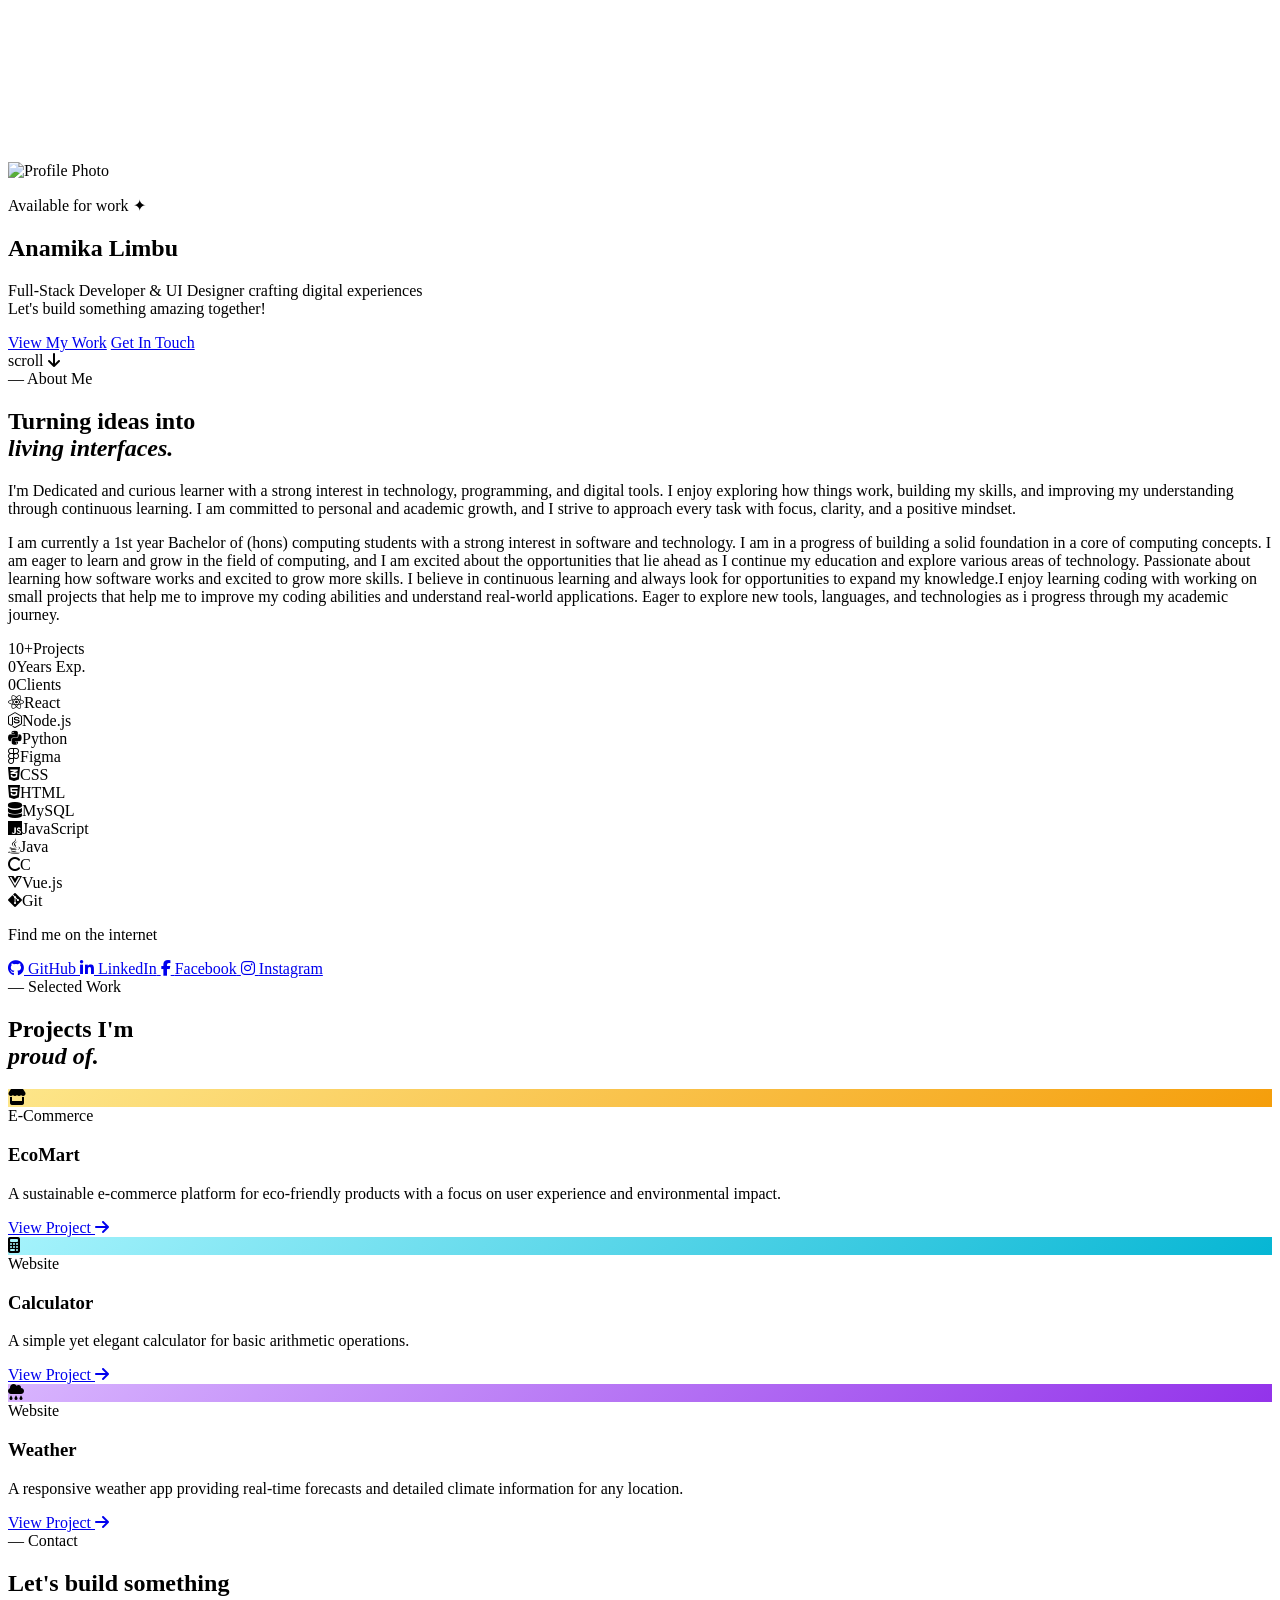
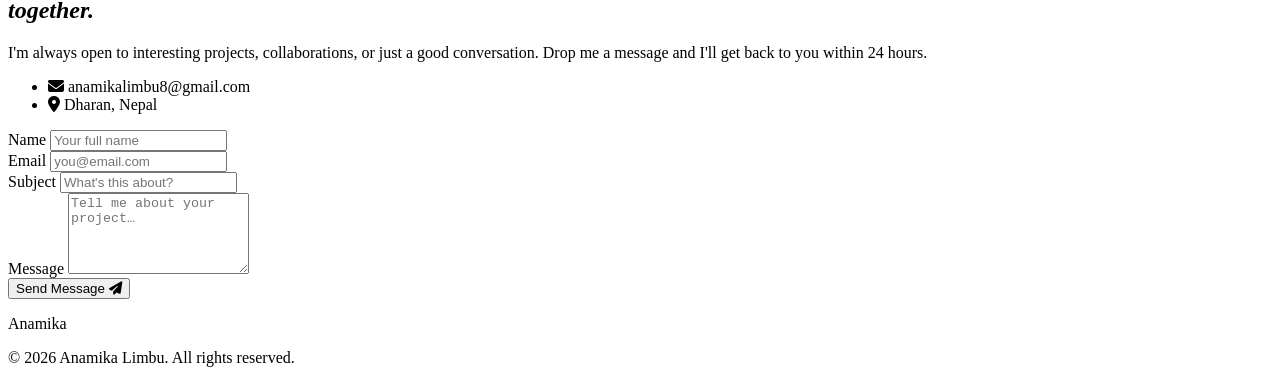
==== Portfolio/index.html @ 986bd49b "portfolio" ====
<!DOCTYPE html>
<html lang="en">
<head>
  <meta charset="UTF-8" />
  <meta name="viewport" content="width=device-width, initial-scale=1.0"/>
  <title>Portfolio | Anamika Limbu</title>
  <link rel="stylesheet" href="style.css" />
  <link rel="preconnect" href="https://fonts.googleapis.com">
  <link href="https://fonts.googleapis.com/css2?family=Playfair+Display:wght@700;900&family=DM+Sans:wght@300;400;500&display=swap" rel="stylesheet">
  <link rel="stylesheet" href="https://cdnjs.cloudflare.com/ajax/libs/font-awesome/6.5.0/css/all.min.css"/>
</head>
<body>

  <!-- ===== hero ===== -->
  <section class="hero" id="home">
    <video class="hero-video" autoplay muted loop playsinline>
      <source src="./video.mp4" type="video/mp4" />
    </video>
    <div class="hero-bg"></div>
    <div class="hero-content">
      <div class="avatar-ring">
        <img
          src="./img.png"
          alt="Profile Photo"
          class="avatar"
        />
      </div>
      <p class="hero-tag">Available for work ✦</p>
      <h1 class="hero-name">Anamika Limbu</h1>
      <p class="hero-bio">
        Full-Stack Developer &amp; UI Designer crafting digital experiences<br>
        Let's build something amazing together!
      </p>
      <div class="hero-cta">
        <a href="#projects" class="btn-primary">View My Work</a>
        <a href="#contact" class="btn-ghost">Get In Touch</a>
      </div>
    </div>
    <div class="scroll-hint">
      <span>scroll</span>
      <i class="fa-solid fa-arrow-down"></i>
    </div>
  </section>

  <!-- ===== ABOUT ===== -->
  <section class="about" id="about">
    <div class="container">
      <div class="section-label">— About Me</div>
      <div class="about-grid">
        <div class="about-text">
          <h2 class="section-title">Turning ideas into<br><em>living interfaces.</em></h2>
          <p>
           I'm Dedicated and curious learner with a strong interest in technology, programming, and digital tools. I enjoy exploring how things work, building my skills, and improving my understanding through continuous learning. I am committed to personal and academic growth, and I strive to approach every task with focus, clarity, and a positive mindset.
          </p>
          <p>
            I am currently a 1st year Bachelor of (hons) computing students with a strong interest in software and technology. I am in a progress of building a solid foundation in a core of computing concepts. I am eager to learn and grow in the field of computing, and I am excited about the opportunities that lie ahead as I continue my education and explore various areas of technology. Passionate about learning how software works and excited to grow more skills. I believe in continuous learning and always look for opportunities to expand my knowledge.I enjoy learning coding with working on small projects that help me to improve my coding abilities and understand real-world applications. Eager to explore new tools, languages, and technologies as i progress through my academic journey.
          </p>
          <div class="about-stats">
            <div class="stat"><span class="stat-num">10+</span><span class="stat-label">Projects</span></div>
            <div class="stat"><span class="stat-num">0</span><span class="stat-label">Years Exp.</span></div>
            <div class="stat"><span class="stat-num">0</span><span class="stat-label">Clients</span></div>
          </div>
        </div>
        <div class="skills-grid">
          <div class="skill-card"><i class="fa-brands fa-react"></i><span>React</span></div>
          <div class="skill-card"><i class="fa-brands fa-node-js"></i><span>Node.js</span></div>
          <div class="skill-card"><i class="fa-brands fa-python"></i><span>Python</span></div>
          <div class="skill-card"><i class="fa-brands fa-figma"></i><span>Figma</span></div>
          <div class="skill-card"><i class="fa-brands fa-css3-alt"></i><span>CSS</span></div>
          <div class="skill-card"><i class="fa-brands fa-html5"></i><span>HTML</span></div>
          <div class="skill-card"><i class="fa-solid fa-database"></i><span>MySQL</span></div>
          <div class="skill-card"><i class="fa-brands fa-js"></i><span>JavaScript</span></div>
          <div class="skill-card"><i class="fa-brands fa-java"></i><span>Java</span></div>
          <div class="skill-card"><i class="fa-brands fa-c"></i><span>C</span></div>
          <div class="skill-card"><i class="fa-brands fa-vuejs"></i><span>Vue.js</span></div>
          <div class="skill-card"><i class="fa-brands fa-git-alt"></i><span>Git</span></div>
        </div>
      </div>
    </div>
  </section>

  <!-- ===== SOCIAL ===== -->
  <section class="social" id="social">
    <div class="container">
      <p class="social-label">Find me on the internet</p>
      <div class="social-row">
        <a href="https://github.com/Anamikalimbu" target="_blank" class="social-link" aria-label="GitHub">
          <i class="fa-brands fa-github"></i>
          <span>GitHub</span>
        </a>
        <a href="https://www.linkedin.com/in/anamika-limbu-b01238340/" target="_blank" class="social-link" aria-label="LinkedIn">
          <i class="fa-brands fa-linkedin-in"></i>
          <span>LinkedIn</span>
        </a>
        <a href="https://www.facebook.com/anamikalimbu006/" target="_blank" class="social-link" aria-label="Facebook">
          <i class="fa-brands fa-facebook-f"></i>
          <span>Facebook</span>
        </a>
        <a href="https://www.instagram.com/anamikalimbu006/" target="_blank" class="social-link" aria-label="Instagram">
          <i class="fa-brands fa-instagram"></i>
          <span>Instagram</span>
        </a>
      </div>
    </div>
  </section>

  <!-- ===== PROJECTS ===== -->
  <section class="projects" id="projects">
    <div class="container">
      <div class="section-label">— Selected Work</div>
      <h2 class="section-title">Projects I'm<br><em>proud of.</em></h2>
      <div class="projects-grid">

        <article class="project-card">
          <div class="project-thumb" style="background: linear-gradient(135deg,#fde68a,#f59e0b);">
            <i class="fa-solid fa-store"></i>
          </div>
          <div class="project-body">
            <span class="project-tag">E-Commerce</span>
            <h3>EcoMart</h3>
            <p>A sustainable e-commerce platform for eco-friendly products with a focus on user experience and environmental impact.</p>
            <a href="https://ecomart-icc-is.netlify.app/" target="_blank" class="btn-card">View Project <i class="fa-solid fa-arrow-right"></i></a>
          </div>
        </article>

        <article class="project-card">
          <div class="project-thumb" style="background: linear-gradient(135deg,#a5f3fc,#06b6d4);">
            <i class="fa-solid fa-calculator"></i>
          </div>
          <div class="project-body">
            <span class="project-tag">Website</span>
            <h3>Calculator</h3>
            <p> A simple yet elegant calculator for basic arithmetic operations.</p>
            <a href="https://calculatorwebsitess.netlify.app/" target="_blank" class="btn-card">View Project <i class="fa-solid fa-arrow-right"></i></a>
          </div>
        </article>

        <article class="project-card">
          <div class="project-thumb" style="background: linear-gradient(135deg,#d8b4fe,#9333ea);">
            <i class="fa-solid fa-cloud-rain"></i>
          </div>
          <div class="project-body">
            <span class="project-tag">Website</span>
            <h3>Weather</h3>
            <p>A responsive weather app providing real-time forecasts and detailed climate information for any location.</p>
            <a href="https://weatherwebsitess.netlify.app/" target="_blank" class="btn-card">View Project <i class="fa-solid fa-arrow-right"></i></a>
          </div>
        </article>



      </div>
    </div>
  </section>

  <!-- ===== CONTACT ===== -->
  <section class="contact" id="contact">
    <div class="container">
      <div class="section-label">— Contact</div>
      <h2 class="section-title">Let's build something<br><em>together.</em></h2>
      <div class="contact-wrap">
        <div class="contact-info">
          <p>I'm always open to interesting projects, collaborations, or just a good conversation. Drop me a message and I'll get back to you within 24 hours.</p>
          <ul class="contact-details">
            <li><i class="fa-solid fa-envelope"></i> anamikalimbu8@gmail.com</li>
            <li><i class="fa-solid fa-location-dot"></i> Dharan, Nepal</li>
          </ul>
        </div>
        <form class="contact-form" onsubmit="return false;">
          <div class="form-row">
            <div class="form-group">
              <label for="name">Name</label>
              <input type="text" id="name" placeholder="Your full name" />
            </div>
            <div class="form-group">
              <label for="email">Email</label>
              <input type="email" id="email" placeholder="you@email.com" />
            </div>
          </div>
          <div class="form-group">
            <label for="subject">Subject</label>
            <input type="text" id="subject" placeholder="What's this about?" />
          </div>
          <div class="form-group">
            <label for="message">Message</label>
            <textarea id="message" rows="5" placeholder="Tell me about your project…"></textarea>
          </div>
          <button type="submit" class="btn-submit">
            Send Message <i class="fa-solid fa-paper-plane"></i>
          </button>
        </form>
      </div>
    </div>
  </section>

  <!-- ===== FOOTER ===== -->
  <footer class="footer">
    <div class="container">
      <p class="footer-logo">Anamika</p>
      <p class="footer-copy">© 2026 Anamika Limbu. All rights reserved.  </p>
    </div>
  </footer>

  <script src="./script.js"></script>
</body>
</html>
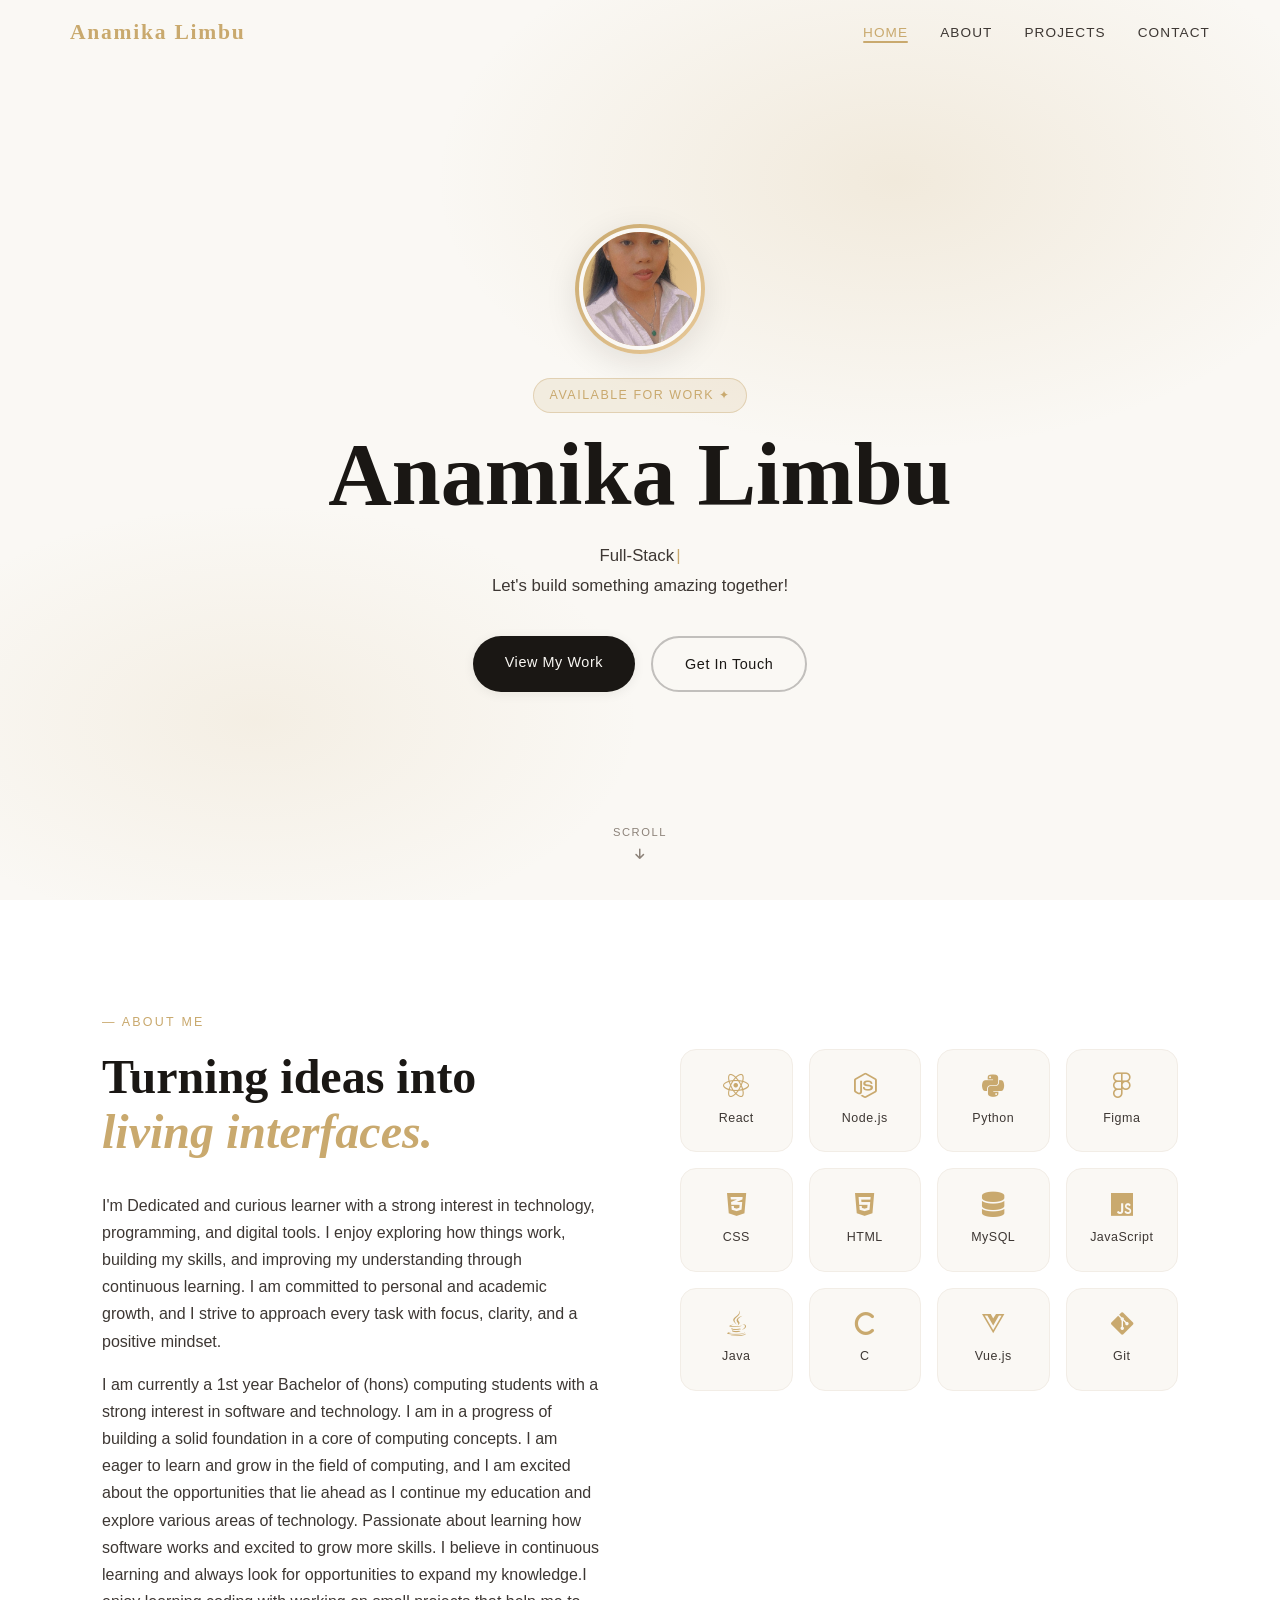
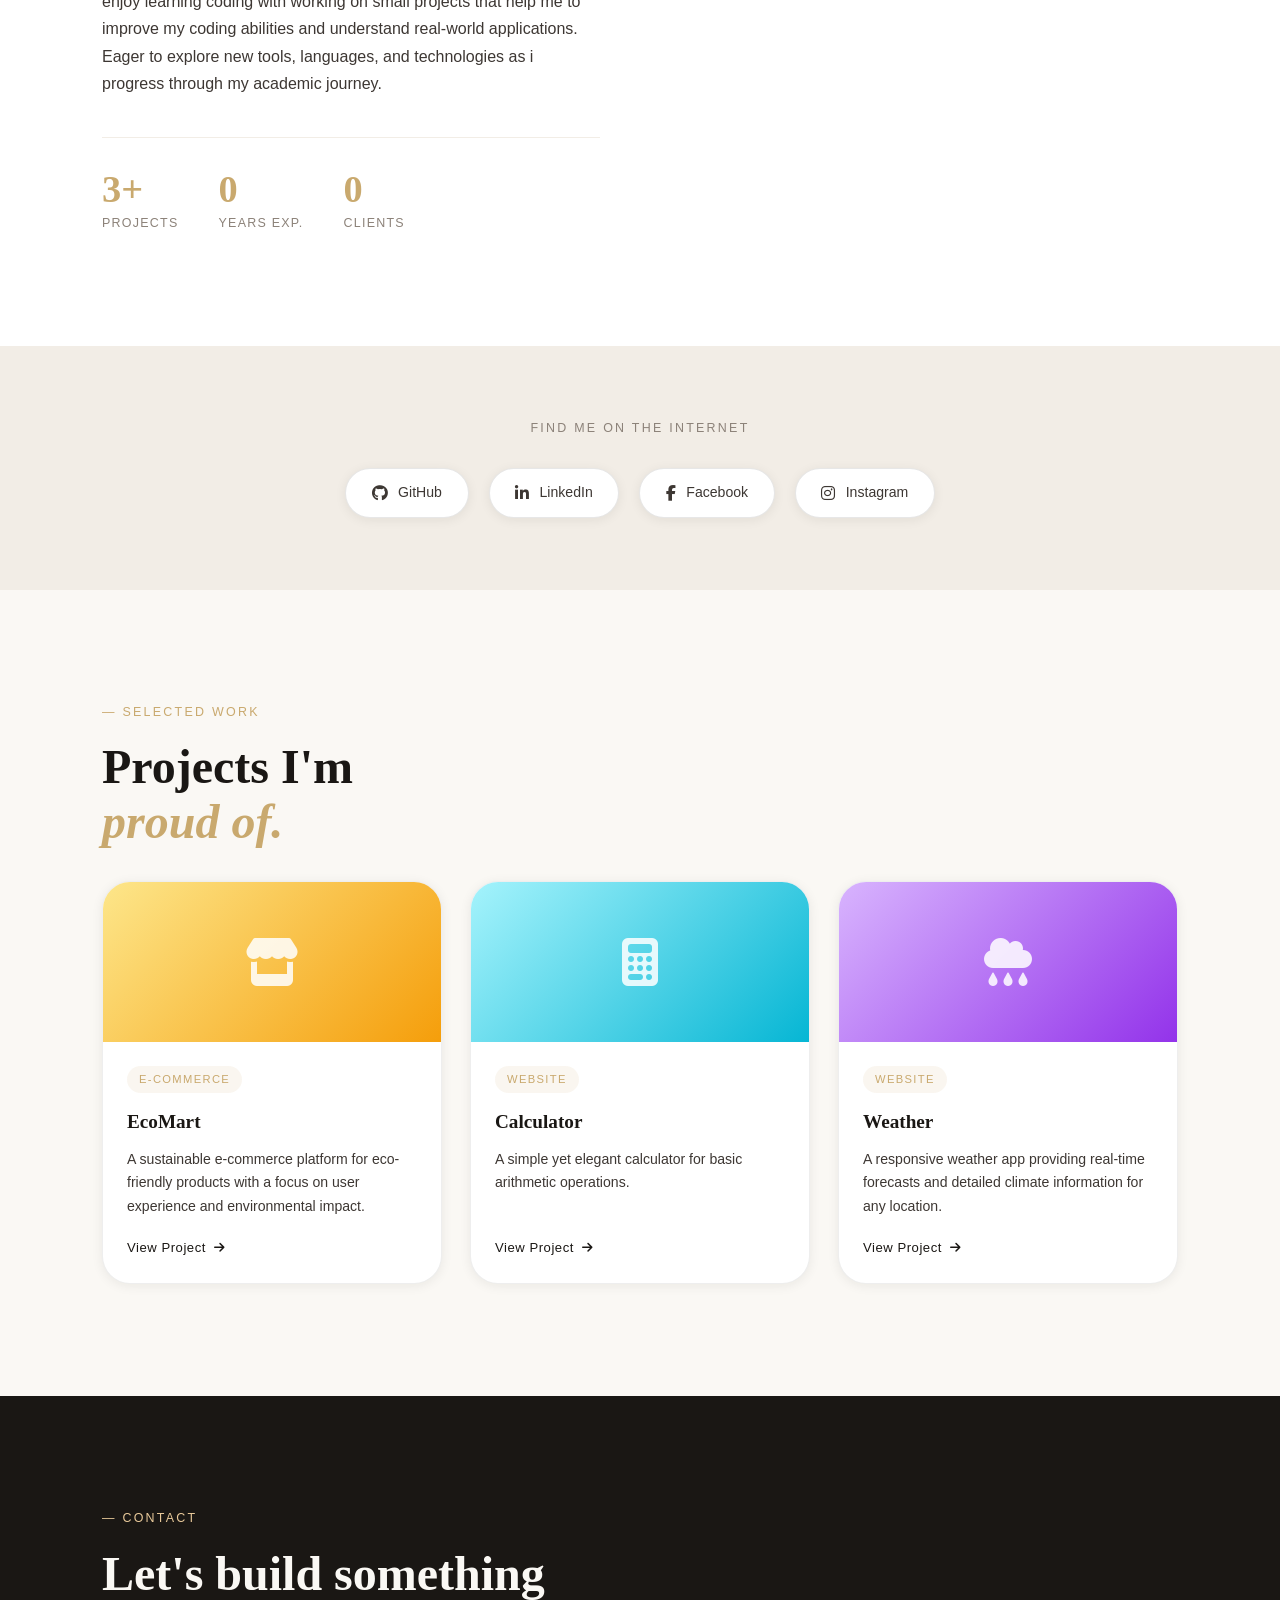
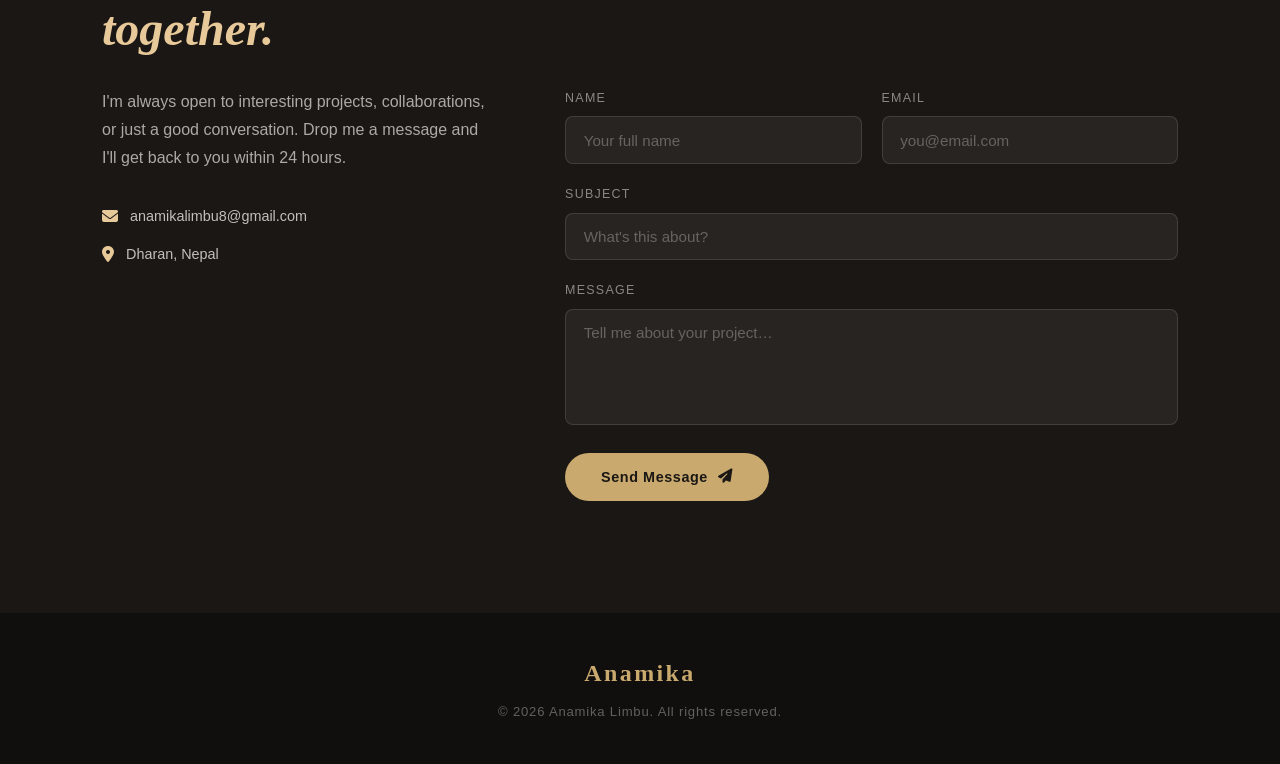
==== commit f5b98c9f: "portfolio" ====
--- a/Portfolio/index.html
+++ b/Portfolio/index.html
@@ -56,7 +56,7 @@
             I am currently a 1st year Bachelor of (hons) computing students with a strong interest in software and technology. I am in a progress of building a solid foundation in a core of computing concepts. I am eager to learn and grow in the field of computing, and I am excited about the opportunities that lie ahead as I continue my education and explore various areas of technology. Passionate about learning how software works and excited to grow more skills. I believe in continuous learning and always look for opportunities to expand my knowledge.I enjoy learning coding with working on small projects that help me to improve my coding abilities and understand real-world applications. Eager to explore new tools, languages, and technologies as i progress through my academic journey.
           </p>
           <div class="about-stats">
-            <div class="stat"><span class="stat-num">10+</span><span class="stat-label">Projects</span></div>
+            <div class="stat"><span class="stat-num">3+</span><span class="stat-label">Projects</span></div>
             <div class="stat"><span class="stat-num">0</span><span class="stat-label">Years Exp.</span></div>
             <div class="stat"><span class="stat-num">0</span><span class="stat-label">Clients</span></div>
           </div>
--- a/Portfolio/style.css
+++ b/Portfolio/style.css
@@ -0,0 +1,664 @@
+/* ===========================
+   CSS CUSTOM PROPERTIES
+=========================== */
+:root {
+  --cream:    #faf8f4;
+  --ivory:    #f2ede6;
+  --ink:      #1a1714;
+  --charcoal: #3d3733;
+  --muted:    #8c8279;
+  --accent:   #c9a96e;
+  --accent2:  #e8c99a;
+  --white:    #ffffff;
+
+  --ff-display: 'Playfair Display', Georgia, serif;
+  --ff-body:    'DM Sans', sans-serif;
+
+  --radius-sm:  8px;
+  --radius-md:  16px;
+  --radius-lg:  28px;
+  --radius-xl:  48px;
+
+  --shadow-sm: 0 2px 12px rgba(26,23,20,.07);
+  --shadow-md: 0 8px 32px rgba(26,23,20,.10);
+  --shadow-lg: 0 20px 60px rgba(26,23,20,.14);
+
+  --transition: 0.35s cubic-bezier(.4,0,.2,1);
+}
+
+/* ===========================
+   RESET & BASE
+=========================== */
+*, *::before, *::after { box-sizing: border-box; margin: 0; padding: 0; }
+
+html { scroll-behavior: smooth; font-size: 16px; }
+
+body {
+  font-family: var(--ff-body);
+  background: var(--cream);
+  color: var(--ink);
+  line-height: 1.7;
+  -webkit-font-smoothing: antialiased;
+}
+
+a { text-decoration: none; color: inherit; }
+
+img { display: block; max-width: 100%; }
+
+.container {
+  max-width: 1140px;
+  margin: 0 auto;
+  padding: 0 2rem;
+}
+
+/* ===========================
+   SHARED TYPOGRAPHY
+=========================== */
+.section-label {
+  font-family: var(--ff-body);
+  font-size: .78rem;
+  font-weight: 500;
+  letter-spacing: .18em;
+  text-transform: uppercase;
+  color: var(--accent);
+  margin-bottom: 1rem;
+}
+
+.section-title {
+  font-family: var(--ff-display);
+  font-size: clamp(2rem, 4vw, 3rem);
+  font-weight: 900;
+  line-height: 1.15;
+  color: var(--ink);
+  margin-bottom: 2rem;
+}
+
+.section-title em {
+  font-style: italic;
+  color: var(--accent);
+}
+
+/* ===========================
+   BUTTONS
+=========================== */
+.btn-primary {
+  display: inline-block;
+  padding: .85rem 2rem;
+  background: var(--ink);
+  color: var(--cream);
+  border-radius: 100px;
+  font-family: var(--ff-body);
+  font-size: .9rem;
+  font-weight: 500;
+  letter-spacing: .04em;
+  transition: var(--transition);
+  box-shadow: var(--shadow-sm);
+}
+.btn-primary:hover {
+  background: var(--accent);
+  color: var(--ink);
+  transform: translateY(-2px);
+  box-shadow: var(--shadow-md);
+}
+
+.btn-ghost {
+  display: inline-block;
+  padding: .85rem 2rem;
+  border: 2px solid rgba(26,23,20,.25);
+  color: var(--ink);
+  border-radius: 100px;
+  font-family: var(--ff-body);
+  font-size: .9rem;
+  font-weight: 500;
+  letter-spacing: .04em;
+  transition: var(--transition);
+}
+.btn-ghost:hover {
+  border-color: var(--accent);
+  color: var(--accent);
+  transform: translateY(-2px);
+}
+
+/* ===========================
+   HERO 
+=========================== */
+.hero {
+  position: relative;
+  min-height: 100vh;
+  display: flex;
+  flex-direction: column;
+  align-items: center;
+  justify-content: center;
+  text-align: center;
+  padding: 6rem 2rem 5rem;
+  overflow: hidden;
+  background: var(--cream);
+}
+
+.hero-bg {
+  position: absolute;
+  inset: 0;
+  background:
+    radial-gradient(ellipse 60% 50% at 70% 20%, rgba(201,169,110,.18) 0%, transparent 60%),
+    radial-gradient(ellipse 50% 40% at 20% 80%, rgba(201,169,110,.12) 0%, transparent 60%);
+  pointer-events: none;
+  z-index: 1;
+}
+
+.hero-video {
+  position: absolute;
+  inset: 0;
+  width: 100%;
+  height: 100%;
+  object-fit: cover;
+  z-index: 0;
+}
+
+.hero-content {
+  position: relative;
+  z-index: 2;
+  display: flex;
+  flex-direction: column;
+  align-items: center;
+  gap: .5rem;
+  animation: fadeUp .9s ease both;
+}
+
+@keyframes fadeUp {
+  from { opacity: 0; transform: translateY(28px); }
+  to   { opacity: 1; transform: translateY(0); }
+}
+
+/* Avatar */
+.avatar-ring {
+  width: 130px;
+  height: 130px;
+  border-radius: 50%;
+  padding: 4px;
+  background: linear-gradient(135deg, var(--accent), var(--accent2));
+  box-shadow: var(--shadow-md);
+  margin-bottom: 1rem;
+  animation: fadeUp .9s .1s ease both;
+}
+.avatar {
+  width: 100%;
+  height: 100%;
+  border-radius: 50%;
+  object-fit: cover;
+  border: 4px solid var(--cream);
+}
+
+.hero-tag {
+  display: inline-block;
+  background: rgba(201,169,110,.15);
+  border: 1px solid rgba(201,169,110,.4);
+  color: var(--accent);
+  font-size: .78rem;
+  font-weight: 500;
+  letter-spacing: .12em;
+  text-transform: uppercase;
+  padding: .35rem 1rem;
+  border-radius: 100px;
+  margin-bottom: .5rem;
+  animation: fadeUp .9s .15s ease both;
+}
+
+.hero-name {
+  font-family: var(--ff-display);
+  font-size: clamp(3rem, 8vw, 5.5rem);
+  font-weight: 900;
+  line-height: 1.05;
+  color: var(--ink);
+  animation: fadeUp .9s .2s ease both;
+}
+
+.hero-bio {
+  font-size: 1.05rem;
+  color: var(--charcoal);
+  max-width: 500px;
+  margin: .75rem auto 1.75rem;
+  line-height: 1.75;
+  animation: fadeUp .9s .3s ease both;
+}
+
+.hero-cta {
+  display: flex;
+  gap: 1rem;
+  flex-wrap: wrap;
+  justify-content: center;
+  animation: fadeUp .9s .4s ease both;
+}
+
+/* Scroll hint */
+.scroll-hint {
+  position: absolute;
+  bottom: 2.5rem;
+  left: 50%;
+  transform: translateX(-50%);
+  display: flex;
+  flex-direction: column;
+  align-items: center;
+  gap: .4rem;
+  font-size: .7rem;
+  letter-spacing: .14em;
+  text-transform: uppercase;
+  color: var(--muted);
+  animation: bounce 2s infinite;
+}
+.scroll-hint i { font-size: .75rem; }
+
+@keyframes bounce {
+  0%, 100% { transform: translateX(-50%) translateY(0); }
+  50%       { transform: translateX(-50%) translateY(6px); }
+}
+
+/* ===========================
+   ABOUT
+=========================== */
+.about {
+  padding: 7rem 0;
+  background: var(--white);
+}
+
+.about-grid {
+  display: grid;
+  grid-template-columns: 1fr 1fr;
+  gap: 5rem;
+  align-items: start;
+}
+
+.about-text p {
+  color: var(--charcoal);
+  margin-bottom: 1rem;
+  font-size: 1rem;
+}
+
+.about-stats {
+  display: flex;
+  gap: 2.5rem;
+  margin-top: 2.5rem;
+  padding-top: 2rem;
+  border-top: 1px solid var(--ivory);
+}
+
+.stat-num {
+  display: block;
+  font-family: var(--ff-display);
+  font-size: 2.4rem;
+  font-weight: 900;
+  color: var(--accent);
+  line-height: 1;
+}
+
+.stat-label {
+  display: block;
+  font-size: .78rem;
+  color: var(--muted);
+  letter-spacing: .1em;
+  text-transform: uppercase;
+  margin-top: .3rem;
+}
+
+/* Skills grid */
+.skills-grid {
+  display: grid;
+  grid-template-columns: repeat(4, 1fr);
+  gap: 1rem;
+}
+
+.skill-card {
+  background: var(--cream);
+  border: 1px solid var(--ivory);
+  border-radius: var(--radius-md);
+  padding: 1.4rem .75rem;
+  display: flex;
+  flex-direction: column;
+  align-items: center;
+  gap: .6rem;
+  font-size: .78rem;
+  font-weight: 500;
+  color: var(--charcoal);
+  letter-spacing: .04em;
+  transition: var(--transition);
+  cursor: default;
+}
+
+.skill-card i {
+  font-size: 1.6rem;
+  color: var(--accent);
+  transition: var(--transition);
+}
+
+.skill-card:hover {
+  background: var(--ink);
+  color: var(--cream);
+  border-color: var(--ink);
+  transform: translateY(-4px);
+  box-shadow: var(--shadow-md);
+}
+
+.skill-card:hover i { color: var(--accent2); }
+
+/* ===========================
+   SOCIAL
+=========================== */
+.social {
+  padding: 4.5rem 0;
+  background: var(--ivory);
+}
+
+.social-label {
+  text-align: center;
+  font-size: .78rem;
+  letter-spacing: .18em;
+  text-transform: uppercase;
+  color: var(--muted);
+  margin-bottom: 1.75rem;
+}
+
+.social-row {
+  display: flex;
+  justify-content: center;
+  gap: 1.25rem;
+  flex-wrap: wrap;
+}
+
+.social-link {
+  display: inline-flex;
+  align-items: center;
+  gap: .65rem;
+  padding: .75rem 1.6rem;
+  background: var(--white);
+  border: 1px solid rgba(26,23,20,.1);
+  border-radius: 100px;
+  font-size: .88rem;
+  font-weight: 500;
+  color: var(--charcoal);
+  transition: var(--transition);
+  box-shadow: var(--shadow-sm);
+}
+
+.social-link i { font-size: 1rem; transition: var(--transition); }
+
+.social-link:hover {
+  transform: translateY(-4px);
+  box-shadow: var(--shadow-md);
+}
+
+/* Individual brand colors on hover */
+.social-link:nth-child(1):hover { background: var(--ink); color: var(--cream); }
+.social-link:nth-child(2):hover { background: #0077b5; color: #fff; border-color: #0077b5; }
+.social-link:nth-child(3):hover { background: #1877f2; color: #fff; border-color: #1877f2; }
+.social-link:nth-child(4):hover { background: linear-gradient(135deg,#f09433,#e6683c,#dc2743,#cc2366,#bc1888); color: #fff; border-color: transparent; }
+
+/* ===========================
+   PROJECTS
+=========================== */
+.projects {
+  padding: 7rem 0;
+  background: var(--cream);
+}
+
+.projects-grid {
+  display: grid;
+  grid-template-columns: repeat(3, 1fr);
+  gap: 1.75rem;
+}
+
+.project-card {
+  background: var(--white);
+  border-radius: var(--radius-lg);
+  overflow: hidden;
+  border: 1px solid rgba(26,23,20,.07);
+  box-shadow: var(--shadow-sm);
+  transition: var(--transition);
+  display: flex;
+  flex-direction: column;
+}
+
+.project-card:hover {
+  transform: translateY(-8px);
+  box-shadow: var(--shadow-lg);
+  border-color: transparent;
+}
+
+.project-thumb {
+  height: 160px;
+  display: flex;
+  align-items: center;
+  justify-content: center;
+  font-size: 3rem;
+  color: rgba(255,255,255,.85);
+}
+
+.project-body {
+  padding: 1.5rem;
+  flex: 1;
+  display: flex;
+  flex-direction: column;
+}
+
+.project-tag {
+  display: inline-block;
+  font-size: .7rem;
+  font-weight: 500;
+  letter-spacing: .12em;
+  text-transform: uppercase;
+  color: var(--accent);
+  background: rgba(201,169,110,.1);
+  border-radius: 100px;
+  padding: .25rem .75rem;
+  margin-bottom: .8rem;
+  width: fit-content;
+}
+
+.project-body h3 {
+  font-family: var(--ff-display);
+  font-size: 1.2rem;
+  font-weight: 700;
+  margin-bottom: .6rem;
+  color: var(--ink);
+}
+
+.project-body p {
+  font-size: .88rem;
+  color: var(--charcoal);
+  line-height: 1.65;
+  flex: 1;
+  margin-bottom: 1.2rem;
+}
+
+.btn-card {
+  display: inline-flex;
+  align-items: center;
+  gap: .5rem;
+  font-size: .82rem;
+  font-weight: 500;
+  color: var(--ink);
+  letter-spacing: .04em;
+  transition: var(--transition);
+  width: fit-content;
+}
+
+.btn-card i { font-size: .75rem; transition: var(--transition); }
+
+.btn-card:hover {
+  color: var(--accent);
+  gap: .75rem;
+}
+
+/* ===========================
+   CONTACT
+=========================== */
+.contact {
+  padding: 7rem 0;
+  background: var(--ink);
+  color: var(--cream);
+}
+
+.contact .section-label { color: var(--accent2); }
+.contact .section-title { color: var(--cream); }
+.contact .section-title em { color: var(--accent2); }
+
+.contact-wrap {
+  display: grid;
+  grid-template-columns: 1fr 1.6fr;
+  gap: 5rem;
+  align-items: start;
+}
+
+.contact-info p {
+  color: rgba(250,248,244,.65);
+  line-height: 1.75;
+  margin-bottom: 2rem;
+}
+
+.contact-details {
+  list-style: none;
+  display: flex;
+  flex-direction: column;
+  gap: .85rem;
+}
+
+.contact-details li {
+  display: flex;
+  align-items: center;
+  gap: .75rem;
+  font-size: .9rem;
+  color: rgba(250,248,244,.75);
+}
+
+.contact-details i { color: var(--accent2); font-size: 1rem; }
+
+/* Form */
+.contact-form {
+  display: flex;
+  flex-direction: column;
+  gap: 1.25rem;
+}
+
+.form-row {
+  display: grid;
+  grid-template-columns: 1fr 1fr;
+  gap: 1.25rem;
+}
+
+.form-group {
+  display: flex;
+  flex-direction: column;
+  gap: .45rem;
+}
+
+.form-group label {
+  font-size: .78rem;
+  font-weight: 500;
+  letter-spacing: .1em;
+  text-transform: uppercase;
+  color: rgba(250,248,244,.5);
+}
+
+.form-group input,
+.form-group textarea {
+  background: rgba(255,255,255,.06);
+  border: 1px solid rgba(255,255,255,.12);
+  border-radius: var(--radius-sm);
+  padding: .9rem 1.1rem;
+  color: var(--cream);
+  font-family: var(--ff-body);
+  font-size: .95rem;
+  outline: none;
+  transition: var(--transition);
+  resize: none;
+}
+
+.form-group input::placeholder,
+.form-group textarea::placeholder { color: rgba(250,248,244,.3); }
+
+.form-group input:focus,
+.form-group textarea:focus {
+  border-color: var(--accent2);
+  background: rgba(255,255,255,.09);
+  box-shadow: 0 0 0 3px rgba(201,169,110,.15);
+}
+
+.btn-submit {
+  align-self: flex-start;
+  display: inline-flex;
+  align-items: center;
+  gap: .65rem;
+  padding: 1rem 2.25rem;
+  background: var(--accent);
+  color: var(--ink);
+  border: none;
+  border-radius: 100px;
+  font-family: var(--ff-body);
+  font-size: .9rem;
+  font-weight: 600;
+  cursor: pointer;
+  transition: var(--transition);
+  letter-spacing: .04em;
+  margin-top: .5rem;
+}
+
+.btn-submit:hover {
+  background: var(--accent2);
+  transform: translateY(-2px);
+  box-shadow: 0 8px 24px rgba(201,169,110,.35);
+}
+
+.btn-submit i { transition: var(--transition); }
+.btn-submit:hover i { transform: translateX(3px) rotate(-20deg); }
+
+/* ===========================
+   FOOTER
+=========================== */
+.footer {
+  background: #110f0d;
+  padding: 2.5rem 0;
+  text-align: center;
+}
+
+.footer-logo {
+  font-family: var(--ff-display);
+  font-size: 1.5rem;
+  font-weight: 900;
+  color: var(--accent);
+  margin-bottom: .5rem;
+  letter-spacing: .1em;
+}
+
+.footer-copy {
+  font-size: .82rem;
+  color: rgba(250,248,244,.35);
+  letter-spacing: .06em;
+}
+
+/* ===========================
+   RESPONSIVE
+=========================== */
+@media (max-width: 1024px) {
+  .projects-grid { grid-template-columns: repeat(2, 1fr); }
+  .skills-grid   { grid-template-columns: repeat(4, 1fr); }
+  .about-grid    { gap: 3rem; }
+}
+
+@media (max-width: 768px) {
+  .about-grid     { grid-template-columns: 1fr; }
+  .skills-grid    { grid-template-columns: repeat(4, 1fr); }
+  .contact-wrap   { grid-template-columns: 1fr; gap: 3rem; }
+  .form-row       { grid-template-columns: 1fr; }
+  .projects-grid  { grid-template-columns: 1fr; }
+  .about-stats    { gap: 1.5rem; }
+
+  .hero-name { font-size: clamp(2.5rem, 10vw, 4rem); }
+
+  .section-title  { font-size: clamp(1.7rem, 5vw, 2.5rem); }
+}
+
+@media (max-width: 480px) {
+  .skills-grid { grid-template-columns: repeat(2, 1fr); }
+  .hero-cta    { flex-direction: column; align-items: center; }
+  .social-row  { gap: .75rem; }
+  .social-link span { display: none; }
+  .social-link { width: 3rem; height: 3rem; justify-content: center; padding: 0; border-radius: 50%; }
+}
